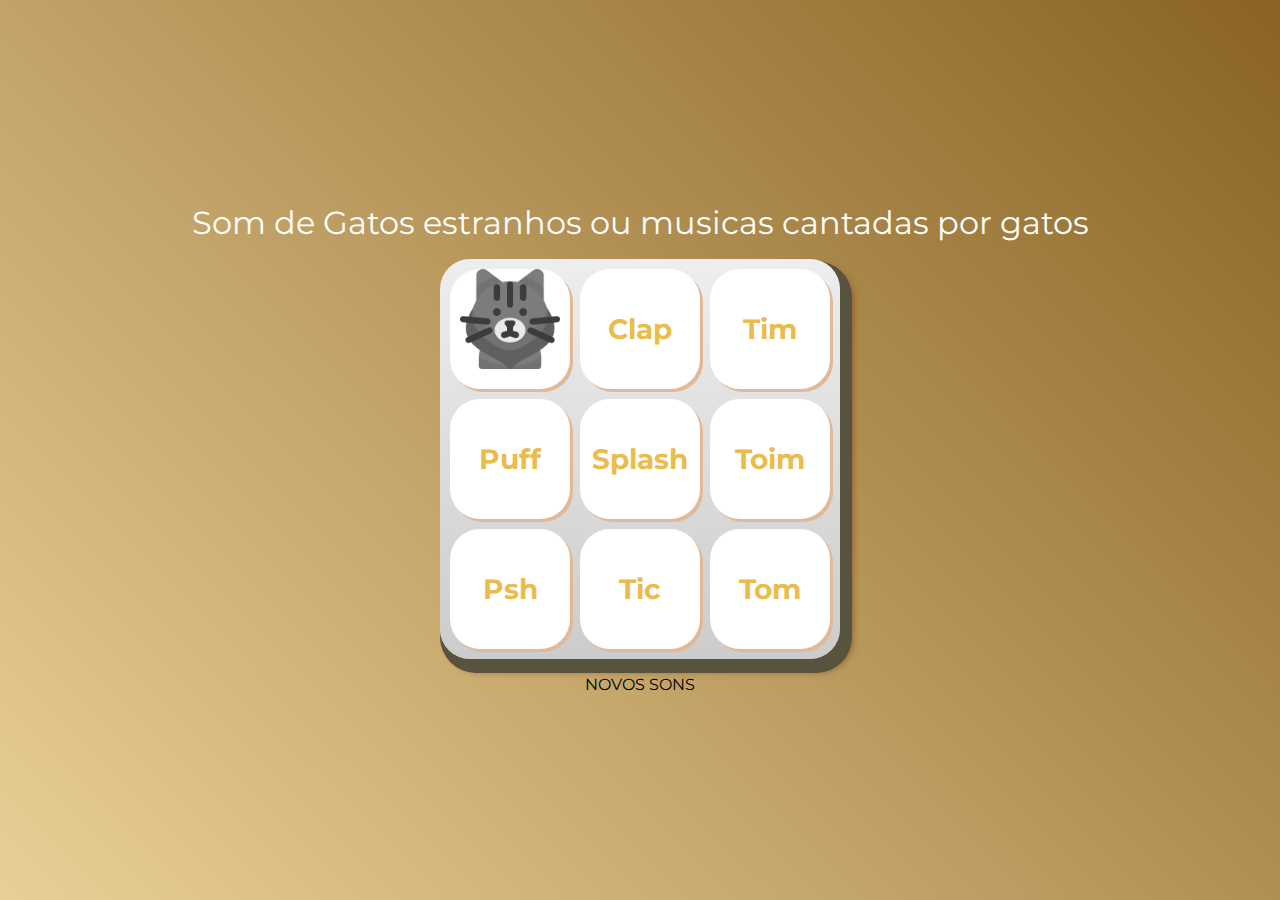
==== index copy.html @ b963e56b "." ====
<!DOCTYPE html>
<html lang="pt-BR">
<head>
    <meta charset="UTF-8">
    <meta http-equiv="X-UA-Compatible" content="IE=edge">
    <meta name="viewport" content="width=device-width, initial-scale=1.0">

    <title> MIDI</title>

    <link rel="preconnect" href="https://fonts.googleapis.com">
    <link rel="preconnect" href="https://fonts.gstatic.com" crossorigin>
    <link href="https://fonts.googleapis.com/css2?family=Montserrat:wght@500;600&display=swap" rel="stylesheet">

    <link rel="icon" type="image/png" href="images/bateria.png">
    <link rel="stylesheet" href="css/reset copy.css">
    <link rel="stylesheet" href="css/estilos copy.css">

    

</head>
<body>

    <h1>Som de Gatos estranhos ou musicas cantadas por gatos</h1>
    

    <section class="teclado">
        <button onclick="tocaSomPom()" class="tecla tecla_pom"><img src="images/gato-maine-coon.png" style="width: 100px;"></button>
        <button onclick="tocaSomClap()" class="tecla tecla_clap">Clap</button>
        <button onclick="tocaSomTim()" class="tecla tecla_tim">Tim</button>

        <button onclick="tocaSomPuff()" class="tecla tecla_puff">Puff</button>
        <button onclick="tocaSomSplash()" class="tecla tecla_splash">Splash</button>
        <button onclick="tocaSomToim()" class="tecla tecla_toim">Toim</button>

        <button onclick="tocaSomPsh()" class="tecla tecla_psh">Psh</button>
        <button onclick="tocaSomTic()" class="tecla tecla_tic">Tic</button>
        <button onclick="tocaSomTom()" class="tecla tecla_tom">Tom</button>
    </section>

    <audio src="sounds/space-cats-magic-fly.mp3" id="som_tecla_pom"></audio>
    <audio src="sounds/keyw.wav" id="som_tecla_clap"></audio>
    <audio src="sounds/keye.wav" id="som_tecla_tim"></audio>
    <audio src="sounds/keya.wav" id="som_tecla_puff"></audio>
    <audio src="sounds/keys.wav" id="som_tecla_splash"></audio>
    <audio src="sounds/keyd.wav" id="som_tecla_toim"></audio>
    <audio src="sounds/keyz.wav" id="som_tecla_psh"></audio>
    <audio src="sounds/keyx.wav" id="som_tecla_tic"></audio>
    <audio src="sounds/keyc.wav" id="som_tecla_tom"></audio>
    <script src="main.js"></script>
    <br>
    <button><a href="novosons.html">NOVOS SONS</a></button>


</body>
</html>
---- css/reset copy.css ----
* {
	box-sizing: border-box;
}

html, body, div, span, applet, object, iframe,
h1, h2, h3, h4, h5, h6, p, blockquote, pre,
a, abbr, acronym, address, big, cite, code,
del, dfn, em, img, ins, kbd, q, s, samp,
small, strike, strong, sub, sup, tt, var,
b, u, i, center,
dl, dt, dd, ol, ul, li,
fieldset, form, label, legend,
table, caption, tbody, tfoot, thead, tr, th, td,
article, aside, canvas, details, embed, 
figure, figcaption, footer, header, hgroup, 
menu, nav, output, ruby, section, summary,
time, mark, audio, video {
	margin: 0;
	padding: 0;
	border: 0;
	font-size: 90%;
	font: inherit;
	vertical-align: baseline;
}

article, aside, details, figcaption, figure, 
footer, header, hgroup, menu, nav, section {
	display: block;
}
body {
	line-height: 1;
}
ol, ul {
	list-style: none;
}
blockquote, q {
	quotes: none;
}
blockquote:before, blockquote:after,
q:before, q:after {
	content: '';
	content: none;
}
table {
	border-collapse: collapse;
	border-spacing: 0;
}

a {
	color: inherit;
	text-decoration: none;
}

img {
	width: inherit;
}

button {
	font-family: inherit;
	font-size: inherit;
	color: inherit;
	font-weight: inherit;
	padding: 0;
	border: none;
	background-color: unset;
}

input {
	border: none;
	color: inherit;
	font-size: inherit;
	font-weight: inherit;
	font-family: inherit;
}

textarea {
	border: none;
	color: inherit;
	font-size: inherit;
	font-weight: inherit;
	font-family: inherit;
}

select {
	border: none;
	color: inherit;
	font-size: inherit;
	font-weight: inherit;
	font-family: inherit;
}
---- css/estilos copy.css ----
:root {
  --cinza: #e2b997;
  --vermelha: #e9bc4b;
  --vermelha-escura: #ddec09;
  --branca: #fff;
  --luz: rgb(255, 247, 0);
}

body {
  align-items: center;
  background: linear-gradient(45deg, #e9cf97 0%,#8a6323 100%);
  display: flex;
  justify-content: center;
  flex-direction: column;
  font-family: 'Montserrat', sans-serif;
  min-height: 100vh;
}

h1 {
  color: var(--branca);
  margin-bottom: 20px;
  font-size: 2rem;
}

.teclado {
  background: linear-gradient(to bottom, #eeeeee 0%,#cccccc 100%);
  box-shadow: 6px 8px 0 6px #58533f, 10px 10px 10px #6e3100;
  border-radius: 30px;
  display: grid;
  gap: 10px;
  grid-template-columns: repeat(3, 1fr);
  padding: 10px;
}

.tecla {
  background-color: var(--branca);
  border-radius: 30px;
  box-shadow: 3px 3px 0 var(--cinza);
  color: var(--vermelha);
  cursor: pointer;
  height: 120px;
  font-size: 1.75em;
  font-weight: bold;
  line-height: 120px;
  text-align: center;
  width: 120px;
}

.tecla.ativa,
.tecla:active {
  background-color: var(--vermelha);
  border: 4px solid  var(--vermelha);
  box-shadow: 3px 3px 0 var(--vermelha-escura) inset;
  color: var(--branca);
  outline: none;
}

.tecla.focus,
.tecla:focus {
  outline: none;
  box-shadow: 1px 1px 10px var(--luz);
}

.tecla.active:focus,
.tecla:active:focus {
  box-shadow: 3px 3px 0 var(--vermelha-escura) inset, 1px 1px 10px var(--luz);
}
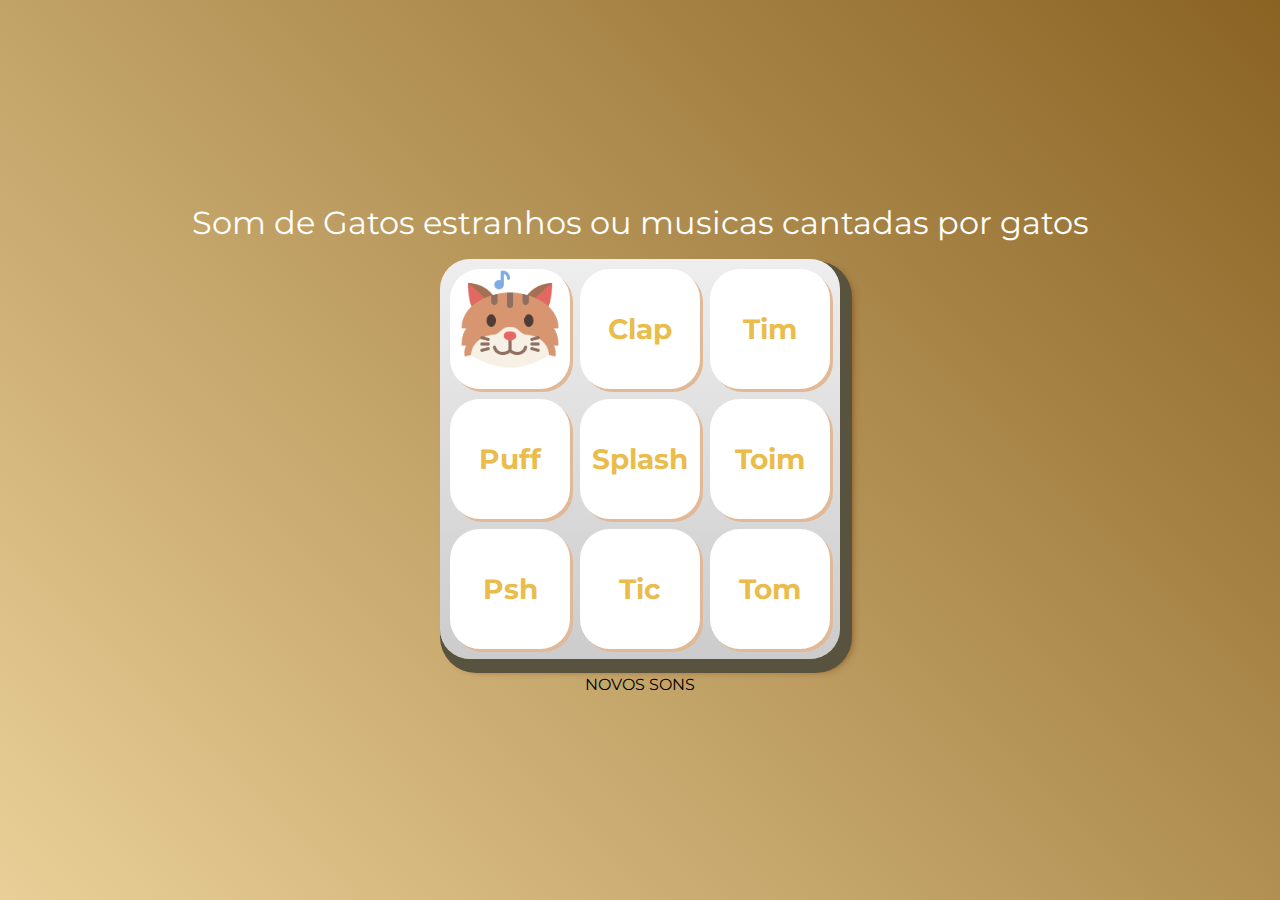
==== commit 0389c629: "." ====
--- a/index copy.html
+++ b/index copy.html
@@ -24,7 +24,7 @@
     
 
     <section class="teclado">
-        <button onclick="tocaSomPom()" class="tecla tecla_pom"><img src="images/gato-maine-coon.png" style="width: 100px;"></button>
+        <button onclick="tocaSomPom()" class="tecla tecla_pom"><img src="images/sorriso.png" style="width: 100px;"></button>
         <button onclick="tocaSomClap()" class="tecla tecla_clap">Clap</button>
         <button onclick="tocaSomTim()" class="tecla tecla_tim">Tim</button>
 
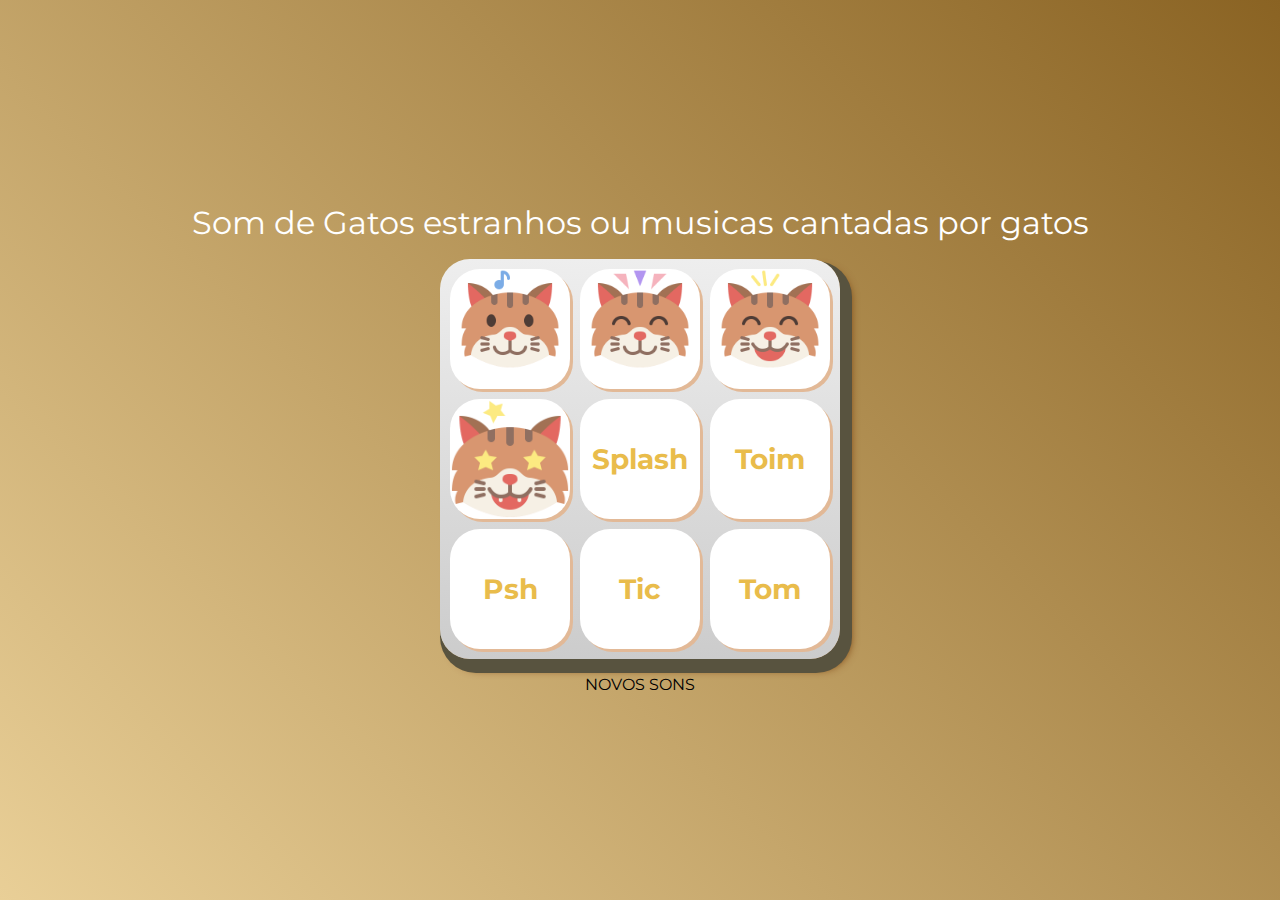
==== commit 430d35ee: "." ====
--- a/index copy.html
+++ b/index copy.html
@@ -25,10 +25,10 @@
 
     <section class="teclado">
         <button onclick="tocaSomPom()" class="tecla tecla_pom"><img src="images/sorriso.png" style="width: 100px;"></button>
-        <button onclick="tocaSomClap()" class="tecla tecla_clap">Clap</button>
-        <button onclick="tocaSomTim()" class="tecla tecla_tim">Tim</button>
+        <button onclick="tocaSomClap()" class="tecla tecla_clap"><img src="images/feliz.png" style="width: 100px;"></button>
+        <button onclick="tocaSomTim()" class="tecla tecla_tim"><img src="images/sorrindo.png" style="width: 100px;"></button>
 
-        <button onclick="tocaSomPuff()" class="tecla tecla_puff">Puff</button>
+        <button onclick="tocaSomPuff()" class="tecla tecla_puff"><img src="images/surpreendente.png" style="100px"></button>
         <button onclick="tocaSomSplash()" class="tecla tecla_splash">Splash</button>
         <button onclick="tocaSomToim()" class="tecla tecla_toim">Toim</button>
 
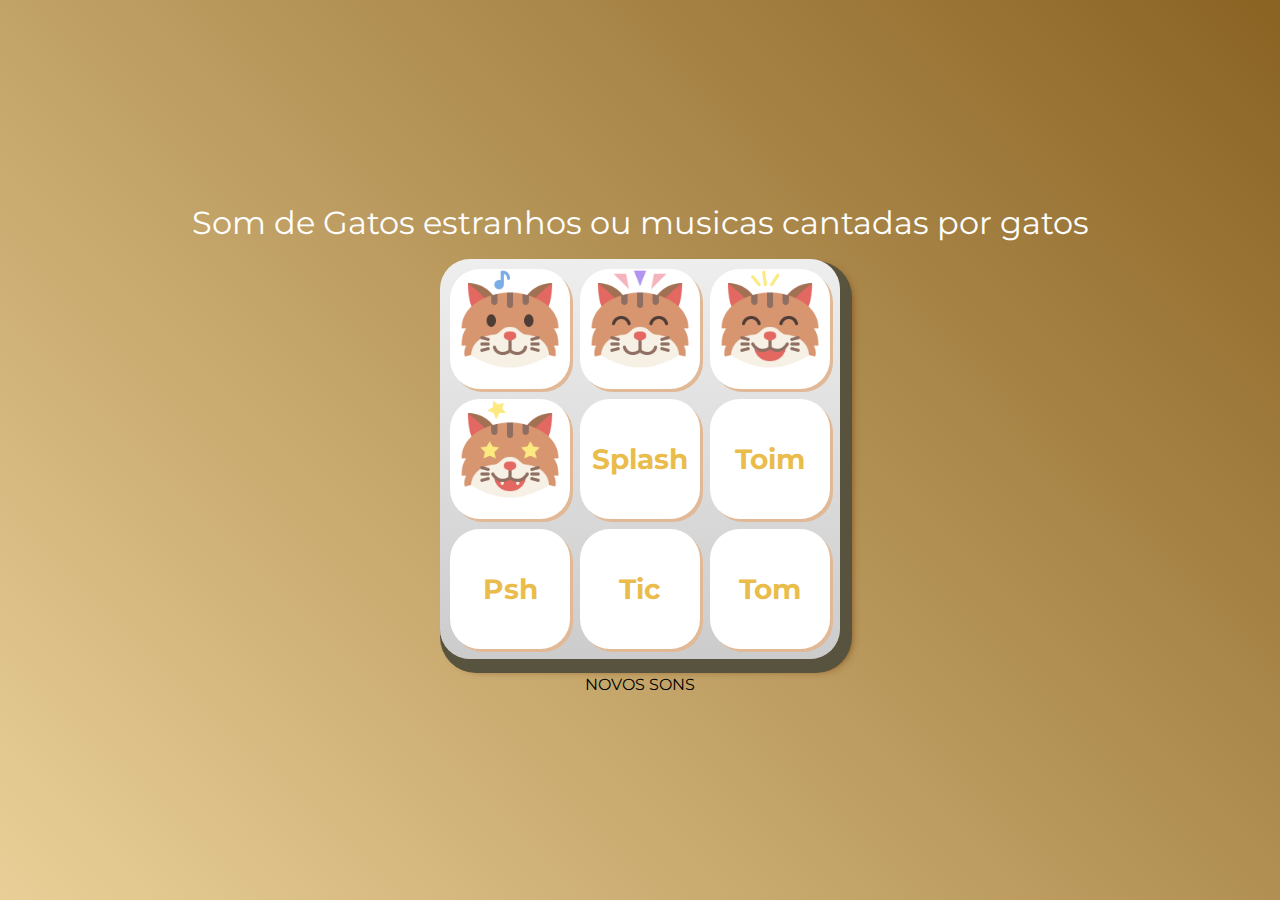
==== commit 1df2b578: "." ====
--- a/index copy.html
+++ b/index copy.html
@@ -28,7 +28,7 @@
         <button onclick="tocaSomClap()" class="tecla tecla_clap"><img src="images/feliz.png" style="width: 100px;"></button>
         <button onclick="tocaSomTim()" class="tecla tecla_tim"><img src="images/sorrindo.png" style="width: 100px;"></button>
 
-        <button onclick="tocaSomPuff()" class="tecla tecla_puff"><img src="images/surpreendente.png" style="100px"></button>
+        <button onclick="tocaSomPuff()" class="tecla tecla_puff"><img src="images/surpreendente.png" style="width: 100px;""></button>
         <button onclick="tocaSomSplash()" class="tecla tecla_splash">Splash</button>
         <button onclick="tocaSomToim()" class="tecla tecla_toim">Toim</button>
 
@@ -38,14 +38,14 @@
     </section>
 
     <audio src="sounds/space-cats-magic-fly.mp3" id="som_tecla_pom"></audio>
-    <audio src="sounds/keyw.wav" id="som_tecla_clap"></audio>
-    <audio src="sounds/keye.wav" id="som_tecla_tim"></audio>
-    <audio src="sounds/keya.wav" id="som_tecla_puff"></audio>
-    <audio src="sounds/keys.wav" id="som_tecla_splash"></audio>
-    <audio src="sounds/keyd.wav" id="som_tecla_toim"></audio>
-    <audio src="sounds/keyz.wav" id="som_tecla_psh"></audio>
-    <audio src="sounds/keyx.wav" id="som_tecla_tic"></audio>
-    <audio src="sounds/keyc.wav" id="som_tecla_tom"></audio>
+    <audio src="sounds/scatman-john-ski-ba-bop-ba-dop-bop.mp3" id="som_tecla_clap"></audio>
+    <audio src="sounds/MAXWELL PHONK_KDaSwmNJMX0.mp3" id="som_tecla_tim"></audio>
+    <audio src="sounds/YouTube_9xEvh1ForDE.mp3" id="som_tecla_puff"></audio>
+    <audio src="sounds/ту ту ту ту ту ту ту ту ту ту ту ту ту ту ту ту ту ту ту ту ту ту ту ту.mp3" id="som_tecla_splash"></audio>
+    <audio src="sounds/El gato song cute 🥰.mp3" id="som_tecla_toim"></audio>
+    <audio src="sounds/Happy Happy Song velocized 32x_ATulXvTNG6Y.mp3" id="som_tecla_psh"></audio>
+    <audio src="sounds/meow meow meow meow meow_Hweqfxsrgac.mp3" id="som_tecla_tic"></audio>
+    <audio src="sounds/Meow_0fekTeVXMCM.mp3" id="som_tecla_tom"></audio>
     <script src="main.js"></script>
     <br>
     <button><a href="novosons.html">NOVOS SONS</a></button>
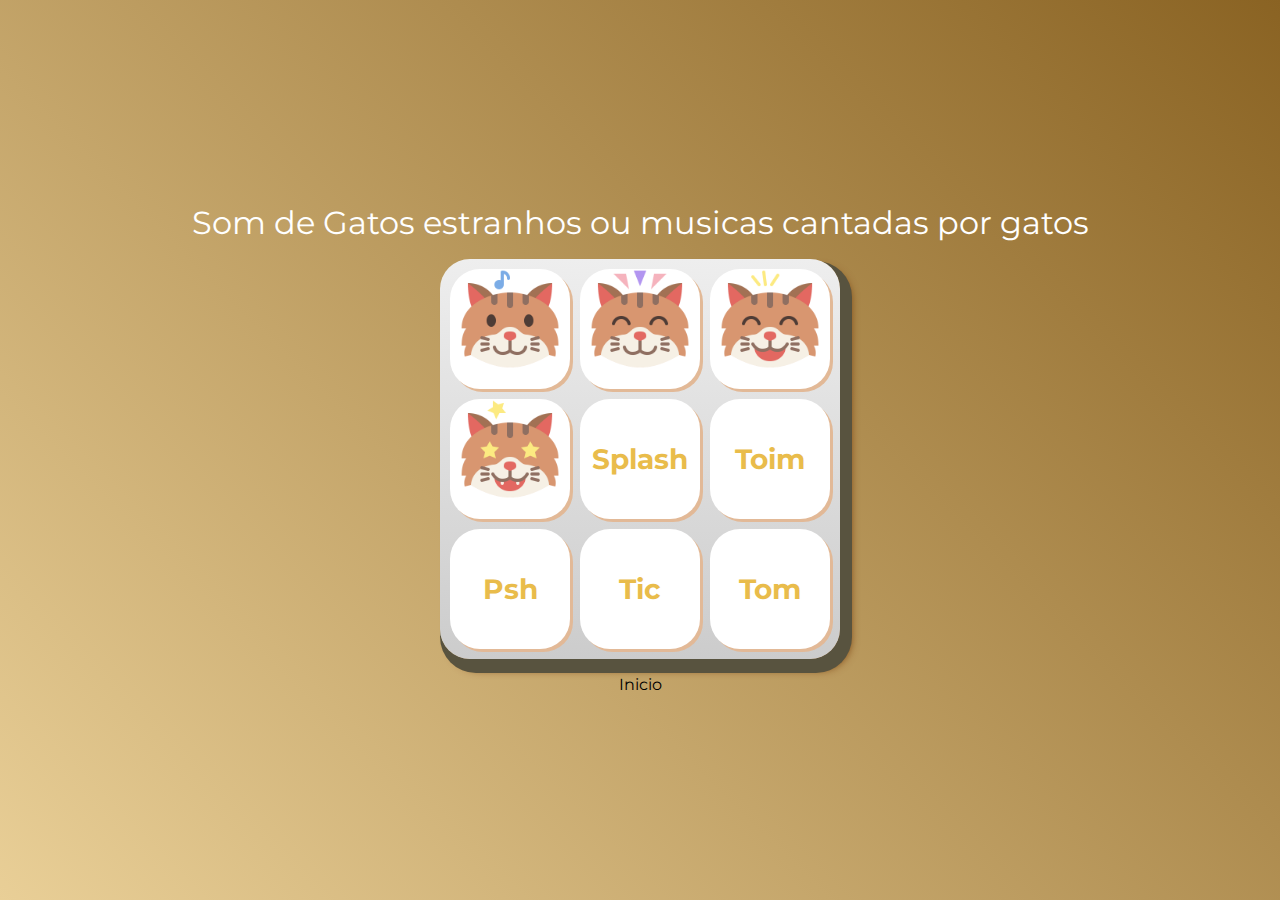
==== commit 8cea1507: "." ====
--- a/index copy.html
+++ b/index copy.html
@@ -48,7 +48,7 @@
     <audio src="sounds/Meow_0fekTeVXMCM.mp3" id="som_tecla_tom"></audio>
     <script src="main.js"></script>
     <br>
-    <button><a href="novosons.html">NOVOS SONS</a></button>
+    <button><a href="index.html">Inicio</a></button>
 
 
 </body>
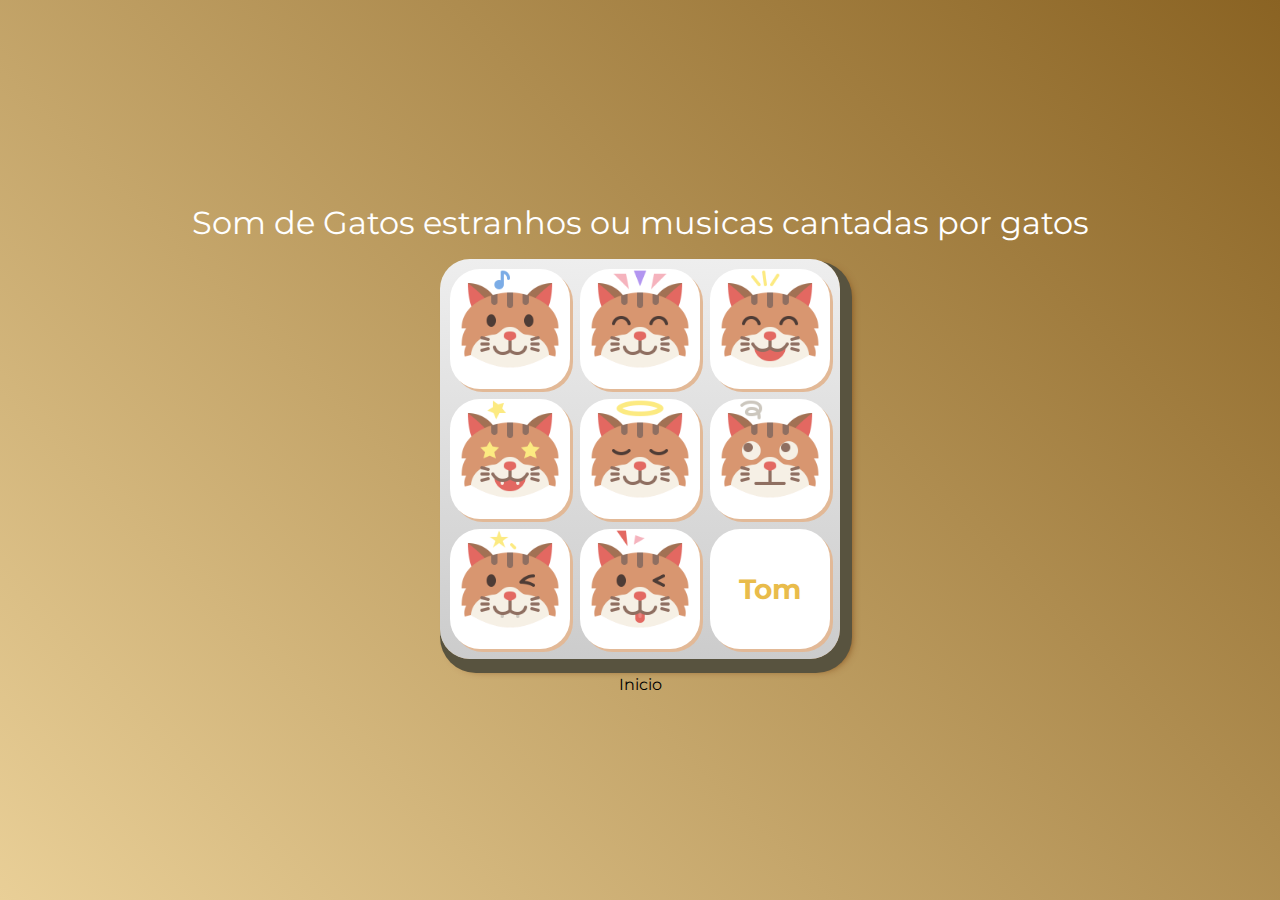
==== commit 057a087e: "." ====
--- a/index copy.html
+++ b/index copy.html
@@ -29,11 +29,11 @@
         <button onclick="tocaSomTim()" class="tecla tecla_tim"><img src="images/sorrindo.png" style="width: 100px;"></button>
 
         <button onclick="tocaSomPuff()" class="tecla tecla_puff"><img src="images/surpreendente.png" style="width: 100px;""></button>
-        <button onclick="tocaSomSplash()" class="tecla tecla_splash">Splash</button>
-        <button onclick="tocaSomToim()" class="tecla tecla_toim">Toim</button>
+        <button onclick="tocaSomSplash()" class="tecla tecla_splash"><img src="images/anjo.png" style="width: 100px;"></button>
+        <button onclick="tocaSomToim()" class="tecla tecla_toim"><img src="images/entediado.png" style="width: 100px;"></button>
 
-        <button onclick="tocaSomPsh()" class="tecla tecla_psh">Psh</button>
-        <button onclick="tocaSomTic()" class="tecla tecla_tic">Tic</button>
+        <button onclick="tocaSomPsh()" class="tecla tecla_psh"><img src="images/piscando.png" style="width: 100px;"></button>
+        <button onclick="tocaSomTic()" class="tecla tecla_tic"><img src="images/provocacao.png" style=" width: 100px;"></button>
         <button onclick="tocaSomTom()" class="tecla tecla_tom">Tom</button>
     </section>
 
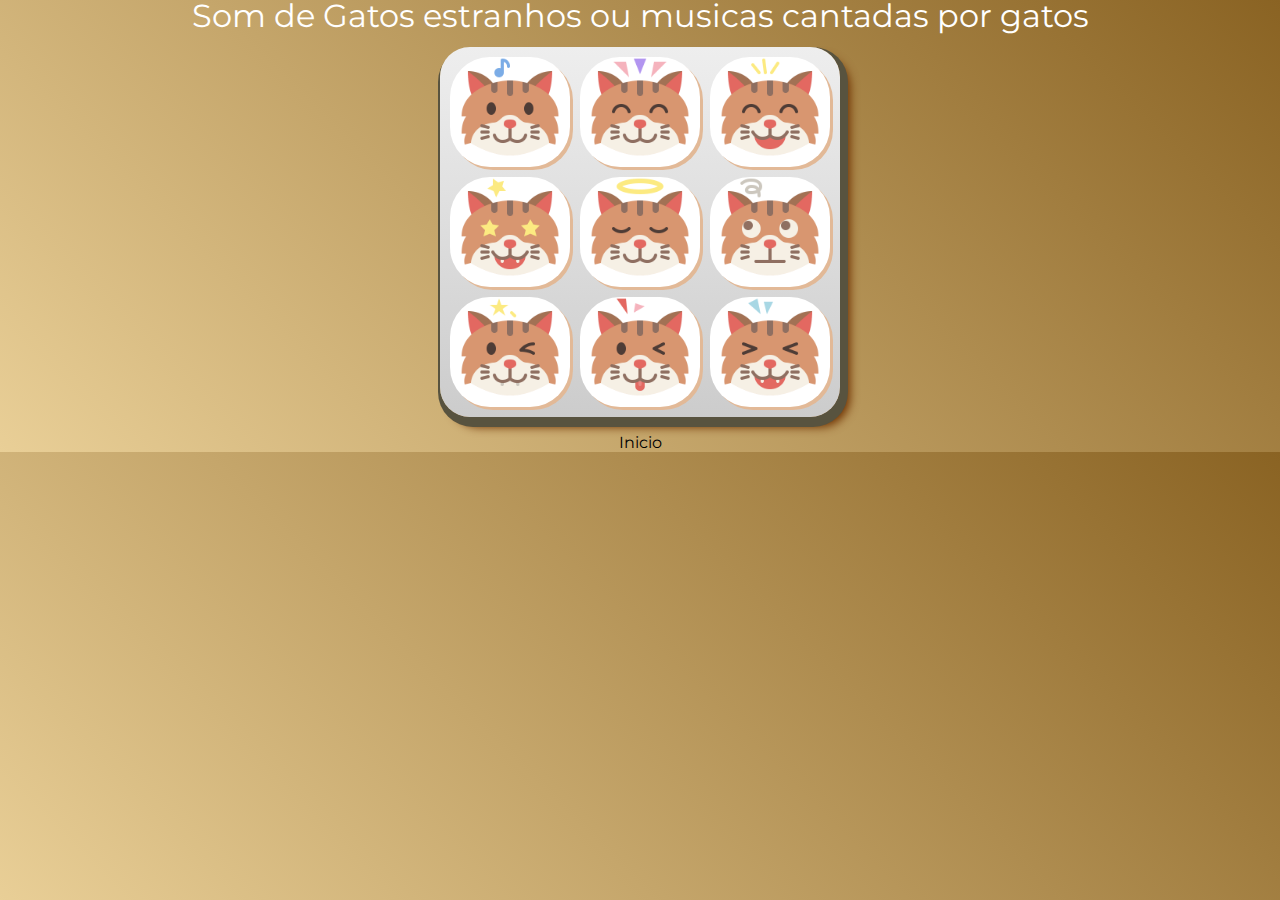
==== commit d24529d3: "." ====
--- a/index copy.html
+++ b/index copy.html
@@ -34,7 +34,7 @@
 
         <button onclick="tocaSomPsh()" class="tecla tecla_psh"><img src="images/piscando.png" style="width: 100px;"></button>
         <button onclick="tocaSomTic()" class="tecla tecla_tic"><img src="images/provocacao.png" style=" width: 100px;"></button>
-        <button onclick="tocaSomTom()" class="tecla tecla_tom">Tom</button>
+        <button onclick="tocaSomTom()" class="tecla tecla_tom"><img src="images/rindo.png" style="width: 100px;"></button>
     </section>
 
     <audio src="sounds/space-cats-magic-fly.mp3" id="som_tecla_pom"></audio>
--- a/css/estilos copy.css
+++ b/css/estilos copy.css
@@ -13,18 +13,18 @@
   justify-content: center;
   flex-direction: column;
   font-family: 'Montserrat', sans-serif;
-  min-height: 100vh;
+  min-height: 50vh;
 }
 
 h1 {
   color: var(--branca);
-  margin-bottom: 20px;
-  font-size: 2rem;
+  margin-bottom: 15px;
+  font-size: xx-large;
 }
 
 .teclado {
   background: linear-gradient(to bottom, #eeeeee 0%,#cccccc 100%);
-  box-shadow: 6px 8px 0 6px #58533f, 10px 10px 10px #6e3100;
+  box-shadow: 3px 5px 0 5px #58533f, 10px 10px 10px #6e3100;
   border-radius: 30px;
   display: grid;
   gap: 10px;
@@ -34,12 +34,12 @@
 
 .tecla {
   background-color: var(--branca);
-  border-radius: 30px;
+  border-radius: 40px;
   box-shadow: 3px 3px 0 var(--cinza);
   color: var(--vermelha);
   cursor: pointer;
-  height: 120px;
-  font-size: 1.75em;
+  height: 110px;
+  font-size: 1.79em;
   font-weight: bold;
   line-height: 120px;
   text-align: center;
@@ -49,8 +49,8 @@
 .tecla.ativa,
 .tecla:active {
   background-color: var(--vermelha);
-  border: 4px solid  var(--vermelha);
-  box-shadow: 3px 3px 0 var(--vermelha-escura) inset;
+  border: 10px solid  var(--vermelha);
+  box-shadow: 5px 5px 0 var(--vermelha-escura) inset;
   color: var(--branca);
   outline: none;
 }
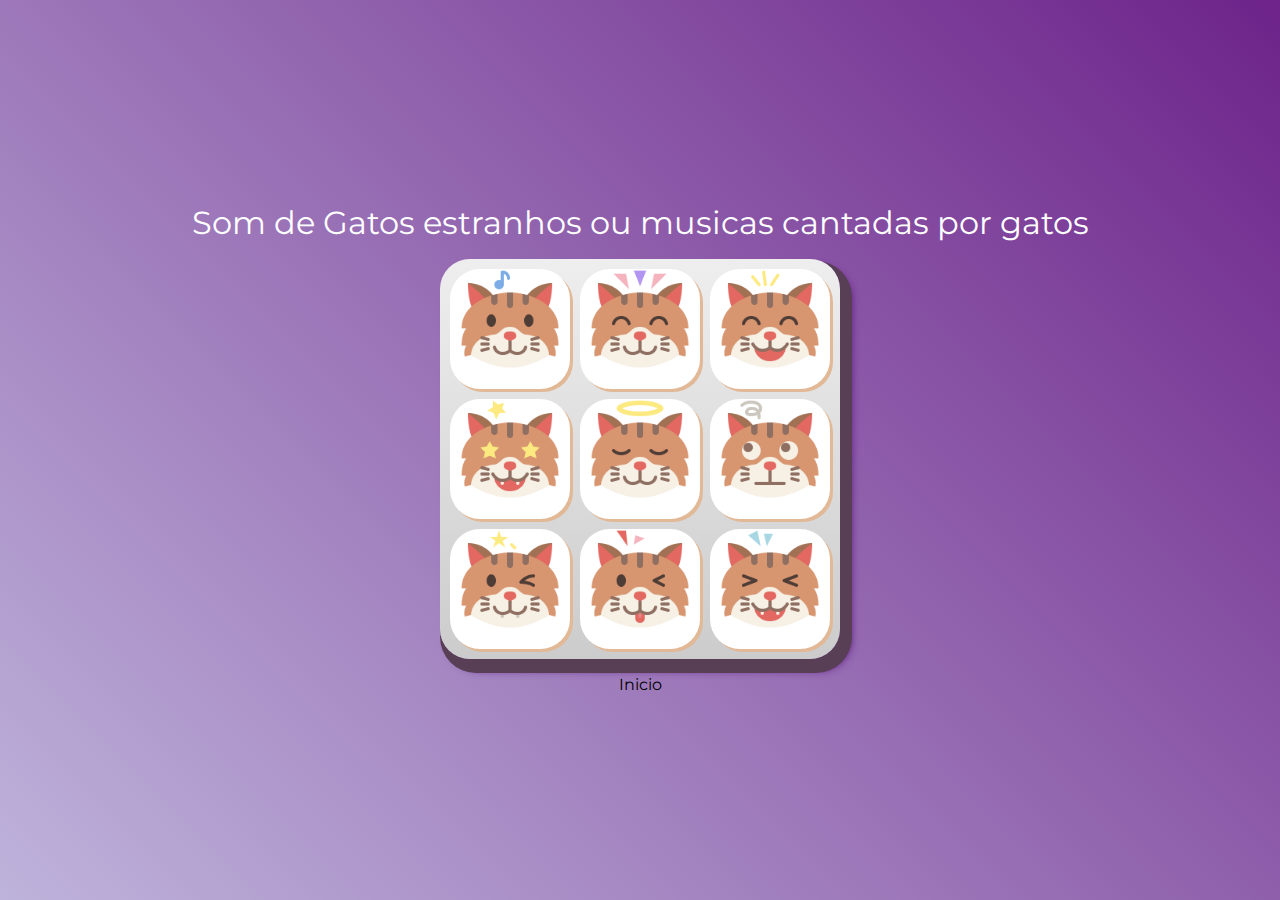
==== commit b25c7d31: "." ====
--- a/index copy.html
+++ b/index copy.html
@@ -13,9 +13,7 @@
 
     <link rel="icon" type="image/png" href="images/bateria.png">
     <link rel="stylesheet" href="css/reset copy.css">
-    <link rel="stylesheet" href="css/estilos copy.css">
-
-    
+    <link rel="stylesheet" href="css/estilos copy 2.css">
 
 </head>
 <body>
--- a/css/estilos copy 2.css
+++ b/css/estilos copy 2.css
@@ -0,0 +1,67 @@
+:root {
+  --cinza: #e2b997;
+  --vermelha: #e9bc4b;
+  --vermelha-escura: #ddec09;
+  --branca: #fff;
+  --luz: rgb(255, 247, 0);
+}
+
+body {
+  align-items: center;
+  background: linear-gradient(45deg, #beb3db 0%,#6d238a 100%);
+  display: flex;
+  justify-content: center;
+  flex-direction: column;
+  font-family: 'Montserrat', sans-serif;
+  min-height: 100vh;
+}
+
+h1 {
+  color: var(--branca);
+  margin-bottom: 20px;
+  font-size: 2rem;
+}
+
+.teclado {
+  background: linear-gradient(to bottom, #eeeeee 0%,#cccccc 100%);
+  box-shadow: 6px 8px 0 6px #583f56, 10px 10px 10px #4b006e;
+  border-radius: 30px;
+  display: grid;
+  gap: 10px;
+  grid-template-columns: repeat(3, 1fr);
+  padding: 10px;
+}
+
+.tecla {
+  background-color: var(--branca);
+  border-radius: 30px;
+  box-shadow: 3px 3px 0 var(--cinza);
+  color: var(--vermelha);
+  cursor: pointer;
+  height: 120px;
+  font-size: 1.75em;
+  font-weight: bold;
+  line-height: 120px;
+  text-align: center;
+  width: 120px;
+}
+
+.tecla.ativa,
+.tecla:active {
+  background-color: var(--vermelha);
+  border: 4px solid  var(--vermelha);
+  box-shadow: 3px 3px 0 var(--vermelha-escura) inset;
+  color: var(--branca);
+  outline: none;
+}
+
+.tecla.focus,
+.tecla:focus {
+  outline: none;
+  box-shadow: 1px 1px 10px var(--luz);
+}
+
+.tecla.active:focus,
+.tecla:active:focus {
+  box-shadow: 3px 3px 0 var(--vermelha-escura) inset, 1px 1px 10px var(--luz);
+}
